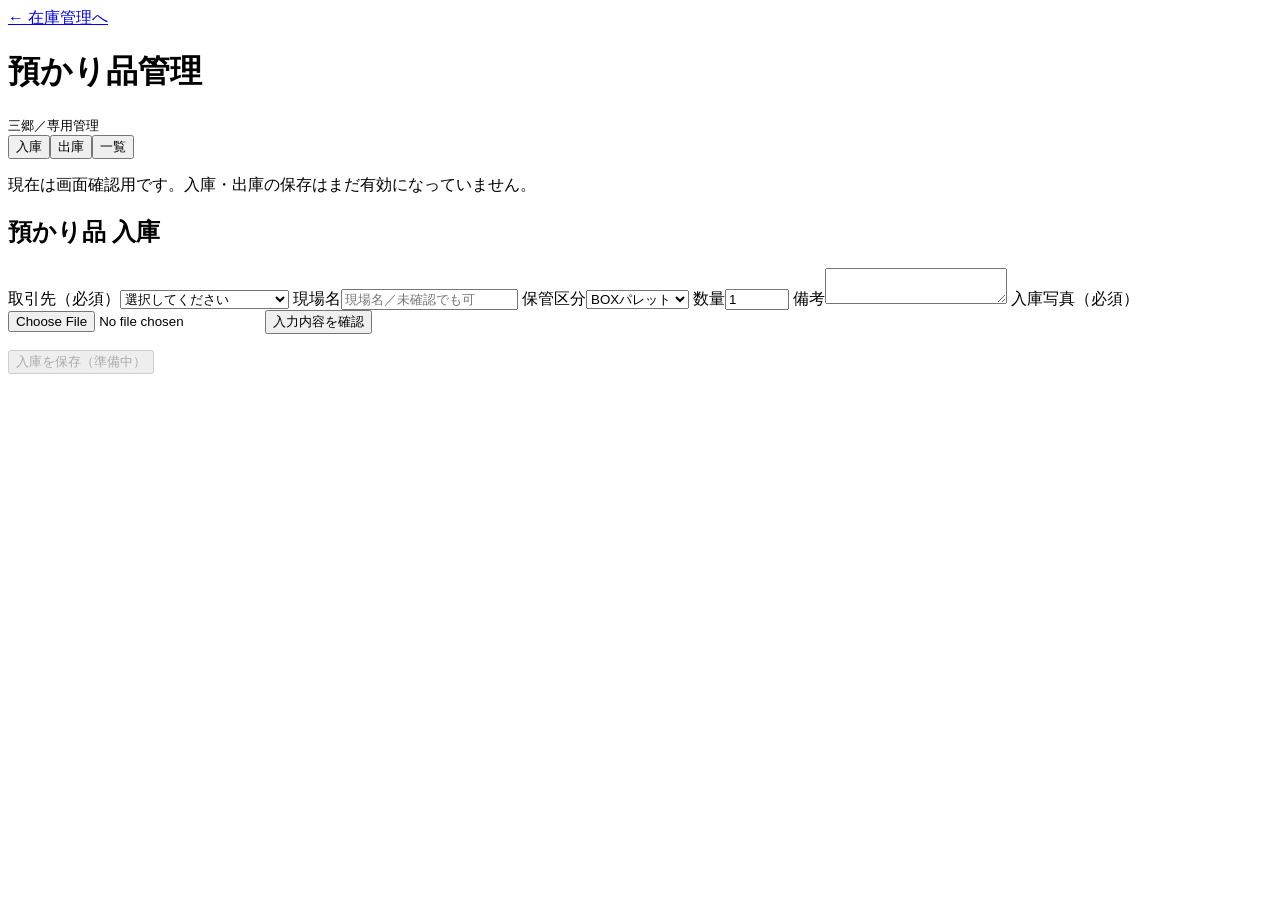
==== azukari.html @ e620862f "Add standalone custody management azukari.html" ====
<!doctype html>
<html lang="ja"><head><meta charset="utf-8"><meta name="viewport" content="width=device-width,initial-scale=1,viewport-fit=cover"><title>預かり品管理｜三郷</title><link rel="stylesheet" href="./azukari.css?v=1"></head>
<body><main class="app"><header><a href="./index.html" class="back">← 在庫管理へ</a><div><h1>預かり品管理</h1><small>三郷／専用管理</small></div></header>
<nav aria-label="操作選択"><button data-view="in" aria-pressed="true">入庫</button><button data-view="out" aria-pressed="false">出庫</button><button data-view="list" aria-pressed="false">一覧</button></nav>
<p class="notice">現在は画面確認用です。入庫・出庫の保存はまだ有効になっていません。</p>
<section id="in" class="pane"><h2>預かり品 入庫</h2><form id="inForm">
<label>取引先（必須）<select name="customer" required><option value="">選択してください</option><option>ＴＡＮＡＫＥＮ 株式会社</option><option>株式会社 大岩</option><option>三貴 株式会社</option></select></label>
<label>現場名<input name="site" maxlength="150" placeholder="現場名／未確認でも可"></label>
<label>保管区分<select name="kind" id="kind"><option value="box">BOXパレット</option><option value="other">その他</option></select></label>
<label id="itemWrap" hidden>品名<input name="item" maxlength="120" placeholder="品名"></label>
<label>数量<input name="qty" type="number" min="1" max="9999" step="1" value="1" required></label>
<label id="unitWrap" hidden>単位<input name="unit" maxlength="12" placeholder="個・本・箱など"></label>
<label>備考<textarea name="memo" rows="2" maxlength="500"></textarea></label>
<label>入庫写真（必須）<input name="photo" id="photo" type="file" accept="image/*" capture="environment" required></label><img id="preview" alt="選択写真" hidden>
<button type="button" id="check">入力内容を確認</button><p id="checkResult" role="status"></p><button type="submit" disabled>入庫を保存（準備中）</button></form></section>
<section id="out" class="pane" hidden><h2>預かり品 出庫</h2><p>入庫データの保存機能が完成すると、顧客・現場・預かり品を選び、残数の範囲で一部出庫できます。</p><button disabled>出庫を保存（準備中）</button></section>
<section id="list" class="pane" hidden><h2>預かり品 一覧</h2><p>入庫日時・顧客・現場・品名・数量・残数・写真を表示する予定です。</p><p>保存機能が未接続のため、現在は一覧データを取得しません。</p></section>
</main><script src="./azukari.js?v=1"></script></body></html>
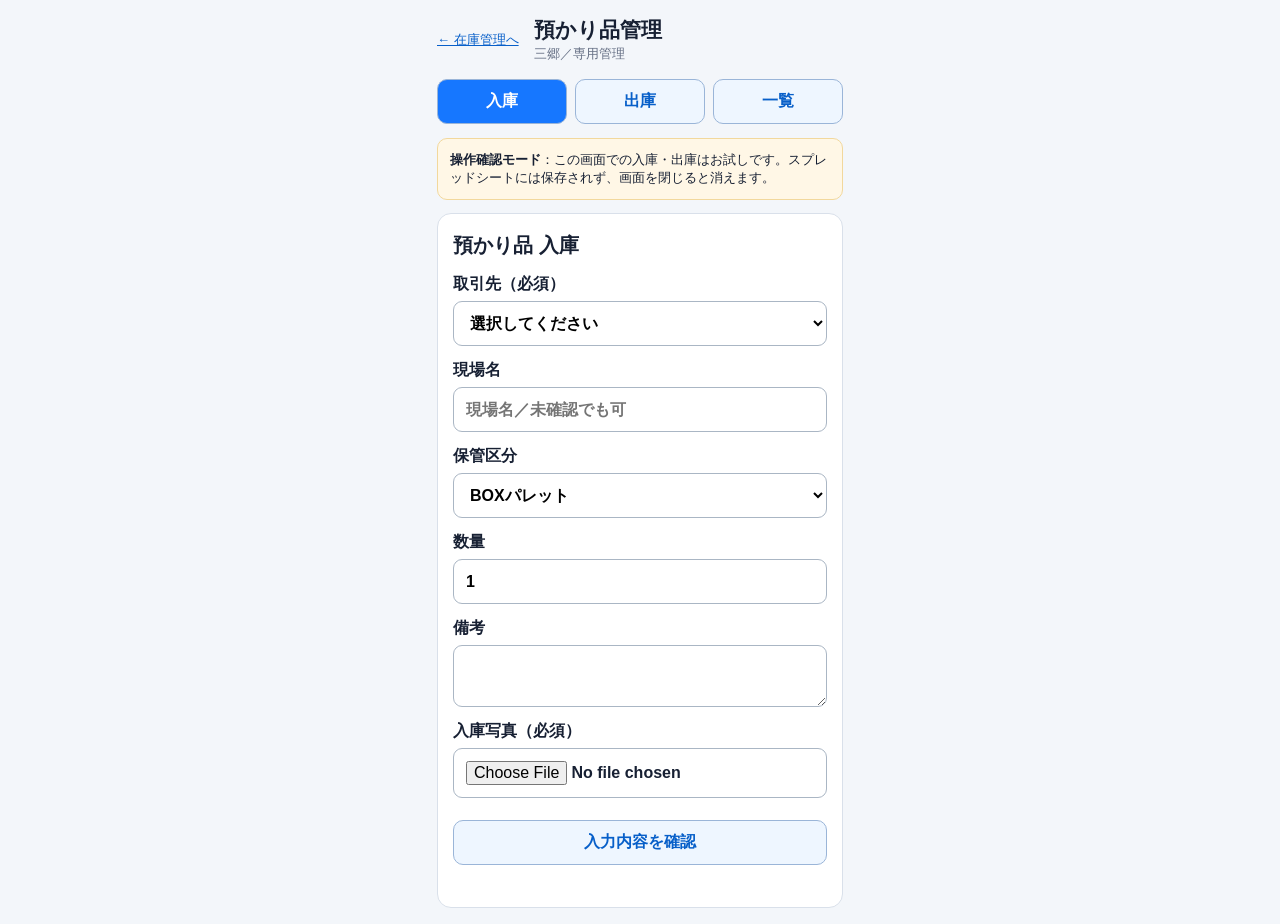
==== commit 41996572: "Enable safe in-browser custody intake, partial checkout and list demo" ====
--- a/azukari.html
+++ b/azukari.html
@@ -1,8 +1,8 @@
 <!doctype html>
-<html lang="ja"><head><meta charset="utf-8"><meta name="viewport" content="width=device-width,initial-scale=1,viewport-fit=cover"><title>預かり品管理｜三郷</title><link rel="stylesheet" href="./azukari.css?v=1"></head>
+<html lang="ja"><head><meta charset="utf-8"><meta name="viewport" content="width=device-width,initial-scale=1,viewport-fit=cover"><title>預かり品管理｜三郷</title><link rel="stylesheet" href="./azukari.css?v=2"></head>
 <body><main class="app"><header><a href="./index.html" class="back">← 在庫管理へ</a><div><h1>預かり品管理</h1><small>三郷／専用管理</small></div></header>
 <nav aria-label="操作選択"><button data-view="in" aria-pressed="true">入庫</button><button data-view="out" aria-pressed="false">出庫</button><button data-view="list" aria-pressed="false">一覧</button></nav>
-<p class="notice">現在は画面確認用です。入庫・出庫の保存はまだ有効になっていません。</p>
+<p class="notice"><strong>操作確認モード</strong>：この画面での入庫・出庫はお試しです。スプレッドシートには保存されず、画面を閉じると消えます。</p>
 <section id="in" class="pane"><h2>預かり品 入庫</h2><form id="inForm">
 <label>取引先（必須）<select name="customer" required><option value="">選択してください</option><option>ＴＡＮＡＫＥＮ 株式会社</option><option>株式会社 大岩</option><option>三貴 株式会社</option></select></label>
 <label>現場名<input name="site" maxlength="150" placeholder="現場名／未確認でも可"></label>
@@ -12,7 +12,8 @@
 <label id="unitWrap" hidden>単位<input name="unit" maxlength="12" placeholder="個・本・箱など"></label>
 <label>備考<textarea name="memo" rows="2" maxlength="500"></textarea></label>
 <label>入庫写真（必須）<input name="photo" id="photo" type="file" accept="image/*" capture="environment" required></label><img id="preview" alt="選択写真" hidden>
-<button type="button" id="check">入力内容を確認</button><p id="checkResult" role="status"></p><button type="submit" disabled>入庫を保存（準備中）</button></form></section>
-<section id="out" class="pane" hidden><h2>預かり品 出庫</h2><p>入庫データの保存機能が完成すると、顧客・現場・預かり品を選び、残数の範囲で一部出庫できます。</p><button disabled>出庫を保存（準備中）</button></section>
-<section id="list" class="pane" hidden><h2>預かり品 一覧</h2><p>入庫日時・顧客・現場・品名・数量・残数・写真を表示する予定です。</p><p>保存機能が未接続のため、現在は一覧データを取得しません。</p></section>
-</main><script src="./azukari.js?v=1"></script></body></html>+<button type="button" id="check">入力内容を確認</button><p id="checkResult" role="status"></p>
+<div id="confirmation" hidden><p>内容を確認して、下のボタンでお試し登録できます。</p><button type="submit" class="primary">この内容で入庫（お試し）</button></div></form></section>
+<section id="out" class="pane" hidden><h2>預かり品 出庫</h2><p class="hint">お試し入庫した品物を選び、残数の範囲で出庫します。</p><label>取引先<select id="outCustomer"><option value="">すべて</option><option>ＴＡＮＡＫＥＮ 株式会社</option><option>株式会社 大岩</option><option>三貴 株式会社</option></select></label><label>対象の預かり品<select id="outItem"><option value="">預かり品を選択</option></select></label><div id="outDetail" class="detail" hidden></div><form id="outForm"><label>出庫数量<input id="outQty" type="number" min="1" step="1" value="1" required></label><button type="submit" class="primary">出庫する（お試し）</button></form><p id="outMessage" role="status"></p></section>
+<section id="list" class="pane" hidden><h2>預かり品 一覧</h2><label>取引先で絞り込み<select id="listCustomer"><option value="">すべて</option><option>ＴＡＮＡＫＥＮ 株式会社</option><option>株式会社 大岩</option><option>三貴 株式会社</option></select></label><label class="checkline"><input type="checkbox" id="showEmpty"> 出庫済み（残数0）も表示</label><div id="listItems" aria-live="polite"></div></section>
+</main><script src="./azukari.js?v=2"></script></body></html>
--- a/azukari.css
+++ b/azukari.css
@@ -0,0 +1 @@
+:root{font-family:-apple-system,BlinkMacSystemFont,"Segoe UI","Yu Gothic",sans-serif;color:#172033;background:#f3f6fa}*{box-sizing:border-box}body{margin:0}.app{max-width:430px;min-height:100dvh;margin:auto;padding:16px 12px;background:#f3f6fa}header{display:flex;align-items:center;gap:15px;margin-bottom:16px}h1{font-size:21px;margin:0}h2{font-size:20px;margin:0 0 15px}small{color:#667085}.back{color:#075fc9;font-size:13px}nav{display:grid;grid-template-columns:repeat(3,1fr);gap:8px;margin-bottom:14px}button{font:inherit;min-height:45px;padding:10px;border:1px solid #9ab5d8;border-radius:10px;background:#eef6ff;color:#075fc9;font-weight:700}button[aria-pressed=true]{background:#1677ff;color:white}button:disabled{opacity:.55}.notice{background:#fff7e6;border:1px solid #f2d89c;padding:12px;border-radius:10px;font-size:13px}.pane{background:white;padding:18px 15px;border-radius:14px;border:1px solid #d9e0ea}.pane[hidden],[hidden]{display:none!important}label{display:block;font-weight:700;margin:14px 0}input,select,textarea{font:inherit;display:block;width:100%;padding:12px;margin-top:6px;border:1px solid #aab6c4;border-radius:9px;background:white;min-height:45px}#preview{max-width:100%;max-height:230px;object-fit:contain}form>button{width:100%;margin:8px 0}#checkResult{white-space:pre-wrap;overflow-wrap:anywhere}
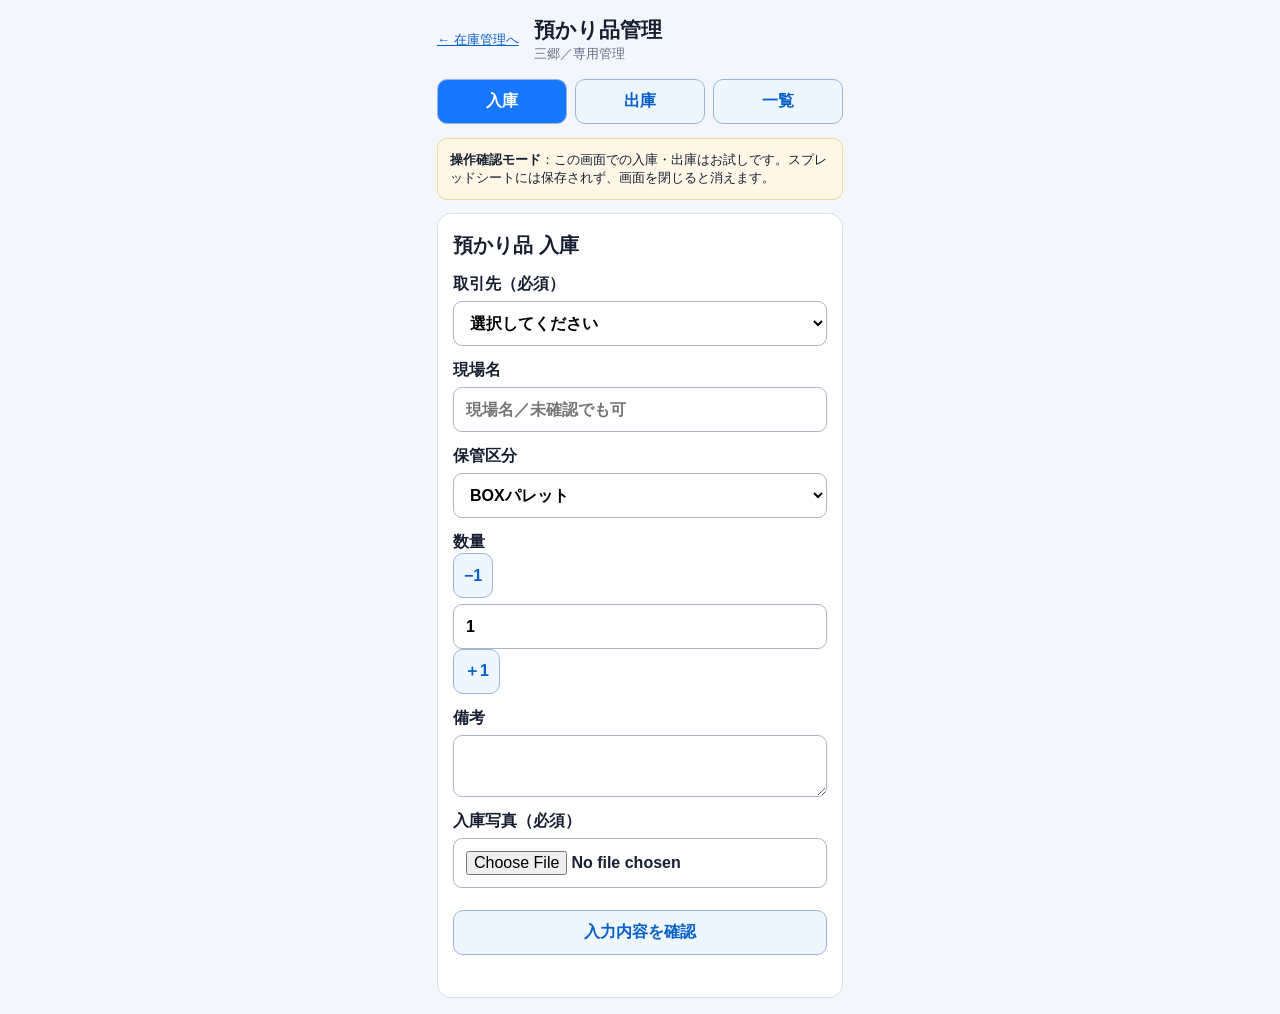
==== commit 086d0c64: "Add mobile-friendly minus/plus quantity controls to custody intake and checkout" ====
--- a/azukari.html
+++ b/azukari.html
@@ -1,5 +1,5 @@
 <!doctype html>
-<html lang="ja"><head><meta charset="utf-8"><meta name="viewport" content="width=device-width,initial-scale=1,viewport-fit=cover"><title>預かり品管理｜三郷</title><link rel="stylesheet" href="./azukari.css?v=2"></head>
+<html lang="ja"><head><meta charset="utf-8"><meta name="viewport" content="width=device-width,initial-scale=1,viewport-fit=cover"><title>預かり品管理｜三郷</title><link rel="stylesheet" href="./azukari.css?v=3"></head>
 <body><main class="app"><header><a href="./index.html" class="back">← 在庫管理へ</a><div><h1>預かり品管理</h1><small>三郷／専用管理</small></div></header>
 <nav aria-label="操作選択"><button data-view="in" aria-pressed="true">入庫</button><button data-view="out" aria-pressed="false">出庫</button><button data-view="list" aria-pressed="false">一覧</button></nav>
 <p class="notice"><strong>操作確認モード</strong>：この画面での入庫・出庫はお試しです。スプレッドシートには保存されず、画面を閉じると消えます。</p>
@@ -8,12 +8,12 @@
 <label>現場名<input name="site" maxlength="150" placeholder="現場名／未確認でも可"></label>
 <label>保管区分<select name="kind" id="kind"><option value="box">BOXパレット</option><option value="other">その他</option></select></label>
 <label id="itemWrap" hidden>品名<input name="item" maxlength="120" placeholder="品名"></label>
-<label>数量<input name="qty" type="number" min="1" max="9999" step="1" value="1" required></label>
+<label>数量<div class="quantityStepper"><button type="button" data-step="in:-1" aria-label="入庫数量を1減らす">−1</button><input name="qty" type="number" inputmode="numeric" min="1" max="9999" step="1" value="1" required><button type="button" data-step="in:1" aria-label="入庫数量を1増やす">＋1</button></div></label>
 <label id="unitWrap" hidden>単位<input name="unit" maxlength="12" placeholder="個・本・箱など"></label>
 <label>備考<textarea name="memo" rows="2" maxlength="500"></textarea></label>
 <label>入庫写真（必須）<input name="photo" id="photo" type="file" accept="image/*" capture="environment" required></label><img id="preview" alt="選択写真" hidden>
 <button type="button" id="check">入力内容を確認</button><p id="checkResult" role="status"></p>
 <div id="confirmation" hidden><p>内容を確認して、下のボタンでお試し登録できます。</p><button type="submit" class="primary">この内容で入庫（お試し）</button></div></form></section>
-<section id="out" class="pane" hidden><h2>預かり品 出庫</h2><p class="hint">お試し入庫した品物を選び、残数の範囲で出庫します。</p><label>取引先<select id="outCustomer"><option value="">すべて</option><option>ＴＡＮＡＫＥＮ 株式会社</option><option>株式会社 大岩</option><option>三貴 株式会社</option></select></label><label>対象の預かり品<select id="outItem"><option value="">預かり品を選択</option></select></label><div id="outDetail" class="detail" hidden></div><form id="outForm"><label>出庫数量<input id="outQty" type="number" min="1" step="1" value="1" required></label><button type="submit" class="primary">出庫する（お試し）</button></form><p id="outMessage" role="status"></p></section>
+<section id="out" class="pane" hidden><h2>預かり品 出庫</h2><p class="hint">お試し入庫した品物を選び、残数の範囲で出庫します。</p><label>取引先<select id="outCustomer"><option value="">すべて</option><option>ＴＡＮＡＫＥＮ 株式会社</option><option>株式会社 大岩</option><option>三貴 株式会社</option></select></label><label>対象の預かり品<select id="outItem"><option value="">預かり品を選択</option></select></label><div id="outDetail" class="detail" hidden></div><form id="outForm"><label>出庫数量<div class="quantityStepper"><button type="button" data-step="out:-1" aria-label="出庫数量を1減らす">−1</button><input id="outQty" type="number" inputmode="numeric" min="1" step="1" value="1" required><button type="button" data-step="out:1" aria-label="出庫数量を1増やす">＋1</button></div></label><button type="submit" class="primary">出庫する（お試し）</button></form><p id="outMessage" role="status"></p></section>
 <section id="list" class="pane" hidden><h2>預かり品 一覧</h2><label>取引先で絞り込み<select id="listCustomer"><option value="">すべて</option><option>ＴＡＮＡＫＥＮ 株式会社</option><option>株式会社 大岩</option><option>三貴 株式会社</option></select></label><label class="checkline"><input type="checkbox" id="showEmpty"> 出庫済み（残数0）も表示</label><div id="listItems" aria-live="polite"></div></section>
-</main><script src="./azukari.js?v=2"></script></body></html>+</main><script src="./azukari.js?v=3"></script></body></html>
--- a/azukari.css
+++ b/azukari.css
@@ -1 +1 @@
-:root{font-family:-apple-system,BlinkMacSystemFont,"Segoe UI","Yu Gothic",sans-serif;color:#172033;background:#f3f6fa}*{box-sizing:border-box}body{margin:0}.app{max-width:430px;min-height:100dvh;margin:auto;padding:16px 12px;background:#f3f6fa}header{display:flex;align-items:center;gap:15px;margin-bottom:16px}h1{font-size:21px;margin:0}h2{font-size:20px;margin:0 0 15px}small{color:#667085}.back{color:#075fc9;font-size:13px}nav{display:grid;grid-template-columns:repeat(3,1fr);gap:8px;margin-bottom:14px}button{font:inherit;min-height:45px;padding:10px;border:1px solid #9ab5d8;border-radius:10px;background:#eef6ff;color:#075fc9;font-weight:700}button[aria-pressed=true]{background:#1677ff;color:white}button:disabled{opacity:.55}.notice{background:#fff7e6;border:1px solid #f2d89c;padding:12px;border-radius:10px;font-size:13px}.pane{background:white;padding:18px 15px;border-radius:14px;border:1px solid #d9e0ea}.pane[hidden],[hidden]{display:none!important}label{display:block;font-weight:700;margin:14px 0}input,select,textarea{font:inherit;display:block;width:100%;padding:12px;margin-top:6px;border:1px solid #aab6c4;border-radius:9px;background:white;min-height:45px}#preview{max-width:100%;max-height:230px;object-fit:contain}form>button{width:100%;margin:8px 0}#checkResult{white-space:pre-wrap;overflow-wrap:anywhere}+:root{font-family:-apple-system,BlinkMacSystemFont,"Segoe UI","Yu Gothic",sans-serif;color:#172033;background:#f3f6fa}*{box-sizing:border-box}body{margin:0}.app{max-width:430px;min-height:100dvh;margin:auto;padding:16px 12px;background:#f3f6fa}header{display:flex;align-items:center;gap:15px;margin-bottom:16px}h1{font-size:21px;margin:0}h2{font-size:20px;margin:0 0 15px}small{color:#667085}.back{color:#075fc9;font-size:13px}nav{display:grid;grid-template-columns:repeat(3,1fr);gap:8px;margin-bottom:14px}button{font:inherit;min-height:45px;padding:10px;border:1px solid #9ab5d8;border-radius:10px;background:#eef6ff;color:#075fc9;font-weight:700}button[aria-pressed=true],button.primary{background:#1677ff;color:white}button:disabled{opacity:.55}.notice{background:#fff7e6;border:1px solid #f2d89c;padding:12px;border-radius:10px;font-size:13px}.pane{background:white;padding:18px 15px;border-radius:14px;border:1px solid #d9e0ea}.pane[hidden],[hidden]{display:none!important}label{display:block;font-weight:700;margin:14px 0}input,select,textarea{font:inherit;display:block;width:100%;padding:12px;margin-top:6px;border:1px solid #aab6c4;border-radius:9px;background:white;min-height:45px}input[type=checkbox]{width:auto;min-height:0;margin:0}.checkline{display:flex;gap:8px;align-items:center}#preview,.recordPhoto{max-width:100%;max-height:230px;object-fit:contain;border-radius:8px}form>button,#confirmation button{width:100%;margin:8px 0}#checkResult{white-space:pre-wrap;overflow-wrap:anywhere}.hint{font-size:13px;color:#667085}.detail,.record{padding:12px;border:1px solid #d9e0ea;border-radius:10px;margin:12px 0;background:#f9fbff}.record p,.detail p{margin:8px 0;overflow-wrap:anywhere}.record button{margin-top:8px}.history{font-size:13px;color:#536478}
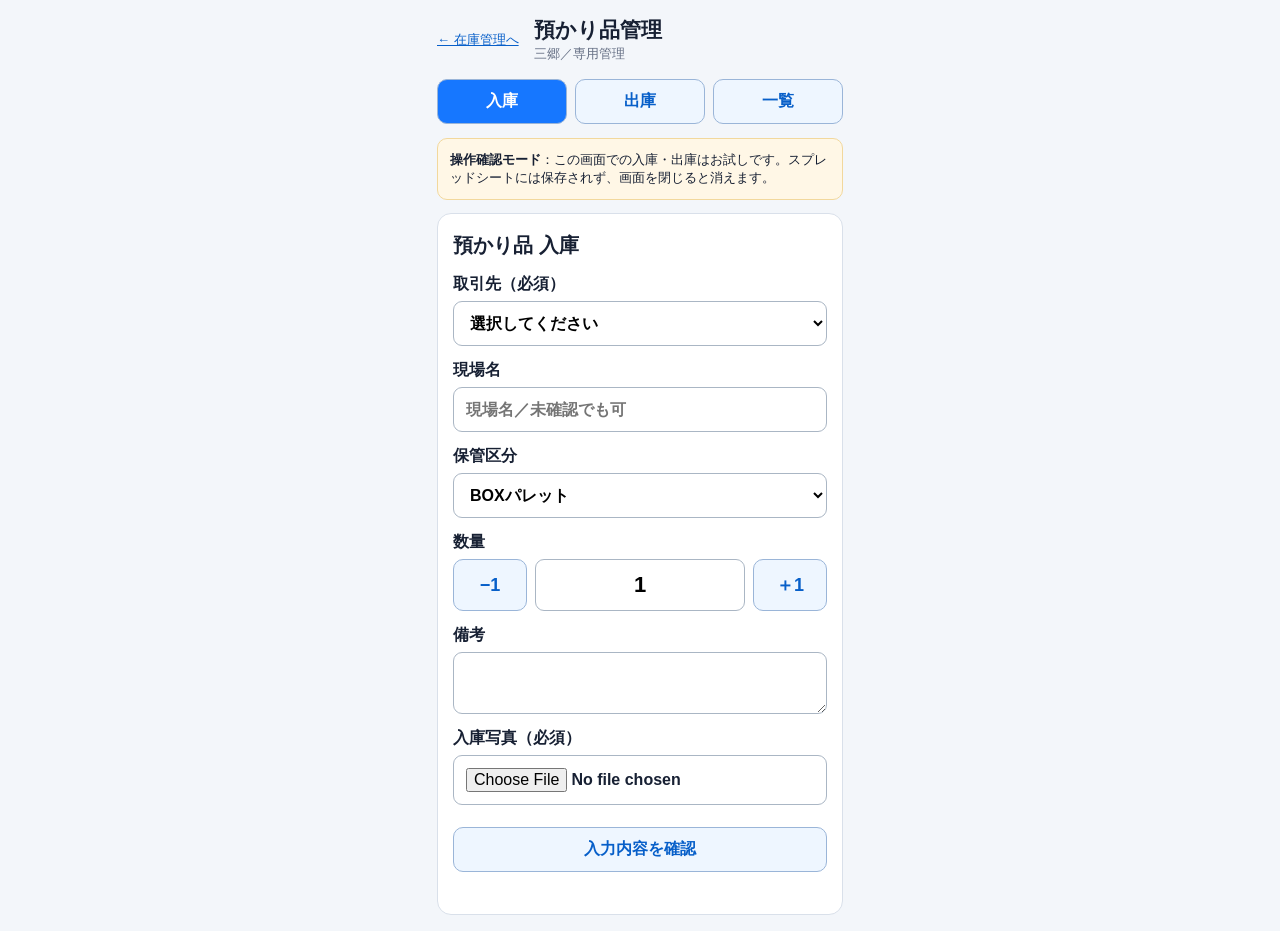
==== commit 0e4f9c22: "Bust CSS cache after quantity stepper layout fix" ====
--- a/azukari.html
+++ b/azukari.html
@@ -1,5 +1,5 @@
 <!doctype html>
-<html lang="ja"><head><meta charset="utf-8"><meta name="viewport" content="width=device-width,initial-scale=1,viewport-fit=cover"><title>預かり品管理｜三郷</title><link rel="stylesheet" href="./azukari.css?v=3"></head>
+<html lang="ja"><head><meta charset="utf-8"><meta name="viewport" content="width=device-width,initial-scale=1,viewport-fit=cover"><title>預かり品管理｜三郷</title><link rel="stylesheet" href="./azukari.css?v=4"></head>
 <body><main class="app"><header><a href="./index.html" class="back">← 在庫管理へ</a><div><h1>預かり品管理</h1><small>三郷／専用管理</small></div></header>
 <nav aria-label="操作選択"><button data-view="in" aria-pressed="true">入庫</button><button data-view="out" aria-pressed="false">出庫</button><button data-view="list" aria-pressed="false">一覧</button></nav>
 <p class="notice"><strong>操作確認モード</strong>：この画面での入庫・出庫はお試しです。スプレッドシートには保存されず、画面を閉じると消えます。</p>
--- a/azukari.css
+++ b/azukari.css
@@ -1 +1,2 @@
-:root{font-family:-apple-system,BlinkMacSystemFont,"Segoe UI","Yu Gothic",sans-serif;color:#172033;background:#f3f6fa}*{box-sizing:border-box}body{margin:0}.app{max-width:430px;min-height:100dvh;margin:auto;padding:16px 12px;background:#f3f6fa}header{display:flex;align-items:center;gap:15px;margin-bottom:16px}h1{font-size:21px;margin:0}h2{font-size:20px;margin:0 0 15px}small{color:#667085}.back{color:#075fc9;font-size:13px}nav{display:grid;grid-template-columns:repeat(3,1fr);gap:8px;margin-bottom:14px}button{font:inherit;min-height:45px;padding:10px;border:1px solid #9ab5d8;border-radius:10px;background:#eef6ff;color:#075fc9;font-weight:700}button[aria-pressed=true],button.primary{background:#1677ff;color:white}button:disabled{opacity:.55}.notice{background:#fff7e6;border:1px solid #f2d89c;padding:12px;border-radius:10px;font-size:13px}.pane{background:white;padding:18px 15px;border-radius:14px;border:1px solid #d9e0ea}.pane[hidden],[hidden]{display:none!important}label{display:block;font-weight:700;margin:14px 0}input,select,textarea{font:inherit;display:block;width:100%;padding:12px;margin-top:6px;border:1px solid #aab6c4;border-radius:9px;background:white;min-height:45px}input[type=checkbox]{width:auto;min-height:0;margin:0}.checkline{display:flex;gap:8px;align-items:center}#preview,.recordPhoto{max-width:100%;max-height:230px;object-fit:contain;border-radius:8px}form>button,#confirmation button{width:100%;margin:8px 0}#checkResult{white-space:pre-wrap;overflow-wrap:anywhere}.hint{font-size:13px;color:#667085}.detail,.record{padding:12px;border:1px solid #d9e0ea;border-radius:10px;margin:12px 0;background:#f9fbff}.record p,.detail p{margin:8px 0;overflow-wrap:anywhere}.record button{margin-top:8px}.history{font-size:13px;color:#536478}+:root{font-family:-apple-system,BlinkMacSystemFont,"Segoe UI","Yu Gothic",sans-serif;color:#172033;background:#f3f6fa}*{box-sizing:border-box}body{margin:0}.app{max-width:430px;min-height:100dvh;margin:auto;padding:16px 12px;background:#f3f6fa}header{display:flex;align-items:center;gap:15px;margin-bottom:16px}h1{font-size:21px;margin:0}h2{font-size:20px;margin:0 0 15px}small{color:#667085}.back{color:#075fc9;font-size:13px}nav{display:grid;grid-template-columns:repeat(3,1fr);gap:8px;margin-bottom:14px}button{font:inherit;min-height:45px;padding:10px;border:1px solid #9ab5d8;border-radius:10px;background:#eef6ff;color:#075fc9;font-weight:700}button[aria-pressed=true],button.primary{background:#1677ff;color:white}button:disabled{opacity:.55}.notice{background:#fff7e6;border:1px solid #f2d89c;padding:12px;border-radius:10px;font-size:13px}.pane{background:white;padding:18px 15px;border-radius:14px;border:1px solid #d9e0ea}.pane[hidden],[hidden]{display:none!important}label{display:block;font-weight:700;margin:14px 0}input,select,textarea{font:inherit;display:block;width:100%;padding:12px;margin-top:6px;border:1px solid #aab6c4;border-radius:9px;background:white;min-height:45px}input[type=checkbox]{width:auto;min-height:0;margin:0}.checkline{display:flex;gap:8px;align-items:center}#preview,.recordPhoto{max-width:100%;max-height:230px;object-fit:contain;border-radius:8px}form>button,#confirmation button{width:100%;margin:8px 0}#checkResult{white-space:pre-wrap;overflow-wrap:anywhere}.hint{font-size:13px;color:#667085}.detail,.record{padding:12px;border:1px solid #d9e0ea;border-radius:10px;margin:12px 0;background:#f9fbff}.record p,.detail p{margin:8px 0;overflow-wrap:anywhere}.record button{margin-top:8px}.history{font-size:13px;color:#536478}
+.quantityStepper{display:grid;grid-template-columns:74px minmax(0,1fr) 74px;align-items:center;gap:8px;margin-top:6px}.quantityStepper button{min-height:52px;padding:7px;font-size:18px;touch-action:manipulation}.quantityStepper input{margin:0;min-width:0;text-align:center;font-size:22px;font-weight:700}.quantityStepper input::-webkit-inner-spin-button,.quantityStepper input::-webkit-outer-spin-button{-webkit-appearance:none;margin:0}
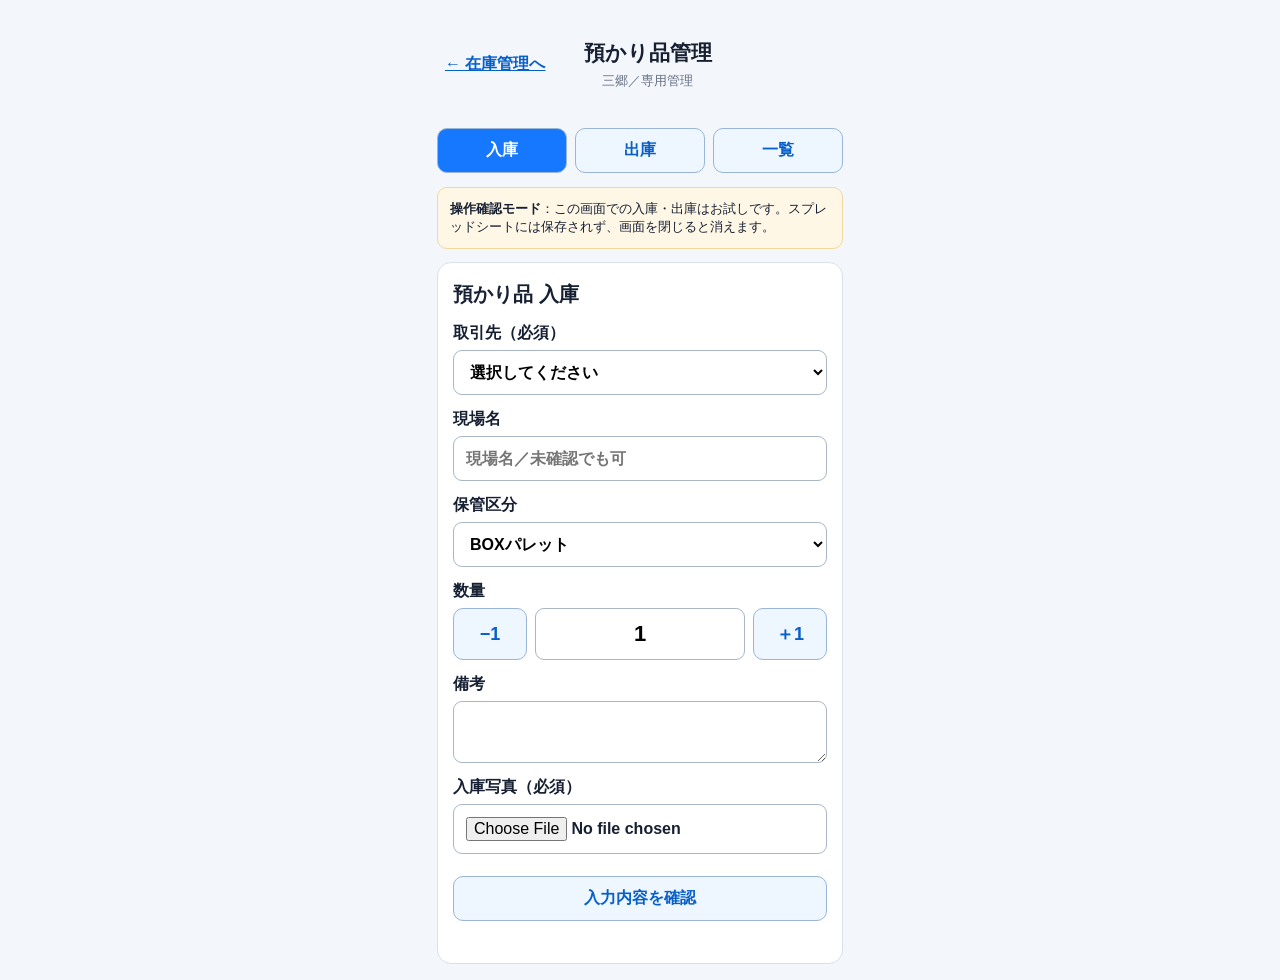
==== commit c9e9fb9f: "Place custody back navigation on its own row above centered title" ====
--- a/azukari.html
+++ b/azukari.html
@@ -1,6 +1,6 @@
 <!doctype html>
-<html lang="ja"><head><meta charset="utf-8"><meta name="viewport" content="width=device-width,initial-scale=1,viewport-fit=cover"><title>預かり品管理｜三郷</title><link rel="stylesheet" href="./azukari.css?v=4"></head>
-<body><main class="app"><header><a href="./index.html" class="back">← 在庫管理へ</a><div><h1>預かり品管理</h1><small>三郷／専用管理</small></div></header>
+<html lang="ja"><head><meta charset="utf-8"><meta name="viewport" content="width=device-width,initial-scale=1,viewport-fit=cover"><title>預かり品管理｜三郷</title><link rel="stylesheet" href="./azukari.css?v=6"></head>
+<body><main class="app"><header class="pageHeader"><div class="headerBackRow"><a href="./index.html" class="back">← 在庫管理へ</a></div><div class="headerTitle"><h1>預かり品管理</h1><small>三郷／専用管理</small></div></header>
 <nav aria-label="操作選択"><button data-view="in" aria-pressed="true">入庫</button><button data-view="out" aria-pressed="false">出庫</button><button data-view="list" aria-pressed="false">一覧</button></nav>
 <p class="notice"><strong>操作確認モード</strong>：この画面での入庫・出庫はお試しです。スプレッドシートには保存されず、画面を閉じると消えます。</p>
 <section id="in" class="pane"><h2>預かり品 入庫</h2><form id="inForm">
--- a/azukari.css
+++ b/azukari.css
@@ -1,2 +1,5 @@
 :root{font-family:-apple-system,BlinkMacSystemFont,"Segoe UI","Yu Gothic",sans-serif;color:#172033;background:#f3f6fa}*{box-sizing:border-box}body{margin:0}.app{max-width:430px;min-height:100dvh;margin:auto;padding:16px 12px;background:#f3f6fa}header{display:flex;align-items:center;gap:15px;margin-bottom:16px}h1{font-size:21px;margin:0}h2{font-size:20px;margin:0 0 15px}small{color:#667085}.back{color:#075fc9;font-size:13px}nav{display:grid;grid-template-columns:repeat(3,1fr);gap:8px;margin-bottom:14px}button{font:inherit;min-height:45px;padding:10px;border:1px solid #9ab5d8;border-radius:10px;background:#eef6ff;color:#075fc9;font-weight:700}button[aria-pressed=true],button.primary{background:#1677ff;color:white}button:disabled{opacity:.55}.notice{background:#fff7e6;border:1px solid #f2d89c;padding:12px;border-radius:10px;font-size:13px}.pane{background:white;padding:18px 15px;border-radius:14px;border:1px solid #d9e0ea}.pane[hidden],[hidden]{display:none!important}label{display:block;font-weight:700;margin:14px 0}input,select,textarea{font:inherit;display:block;width:100%;padding:12px;margin-top:6px;border:1px solid #aab6c4;border-radius:9px;background:white;min-height:45px}input[type=checkbox]{width:auto;min-height:0;margin:0}.checkline{display:flex;gap:8px;align-items:center}#preview,.recordPhoto{max-width:100%;max-height:230px;object-fit:contain;border-radius:8px}form>button,#confirmation button{width:100%;margin:8px 0}#checkResult{white-space:pre-wrap;overflow-wrap:anywhere}.hint{font-size:13px;color:#667085}.detail,.record{padding:12px;border:1px solid #d9e0ea;border-radius:10px;margin:12px 0;background:#f9fbff}.record p,.detail p{margin:8px 0;overflow-wrap:anywhere}.record button{margin-top:8px}.history{font-size:13px;color:#536478}
 .quantityStepper{display:grid;grid-template-columns:74px minmax(0,1fr) 74px;align-items:center;gap:8px;margin-top:6px}.quantityStepper button{min-height:52px;padding:7px;font-size:18px;touch-action:manipulation}.quantityStepper input{margin:0;min-width:0;text-align:center;font-size:22px;font-weight:700}.quantityStepper input::-webkit-inner-spin-button,.quantityStepper input::-webkit-outer-spin-button{-webkit-appearance:none;margin:0}
+
+/* スマホ向け：タイトルを画面中央へ固定し、戻るリンクを拡大 */
+.pageHeader{position:relative;display:flex;align-items:center;justify-content:center;min-height:96px;margin-bottom:16px;padding:8px 0}.headerTitle{text-align:center;width:100%;padding:0 116px}.headerTitle h1{font-size:21px;white-space:nowrap}.headerTitle small{display:block;margin-top:5px;white-space:nowrap}.pageHeader .back{position:absolute;left:0;top:50%;transform:translateY(-50%);display:flex;align-items:center;justify-content:center;min-height:48px;padding:10px 8px;font-size:16px;font-weight:700;white-space:nowrap;z-index:1}@media(max-width:360px){.headerTitle h1{font-size:19px}.pageHeader .back{font-size:15px}.headerTitle{padding:0 100px}}
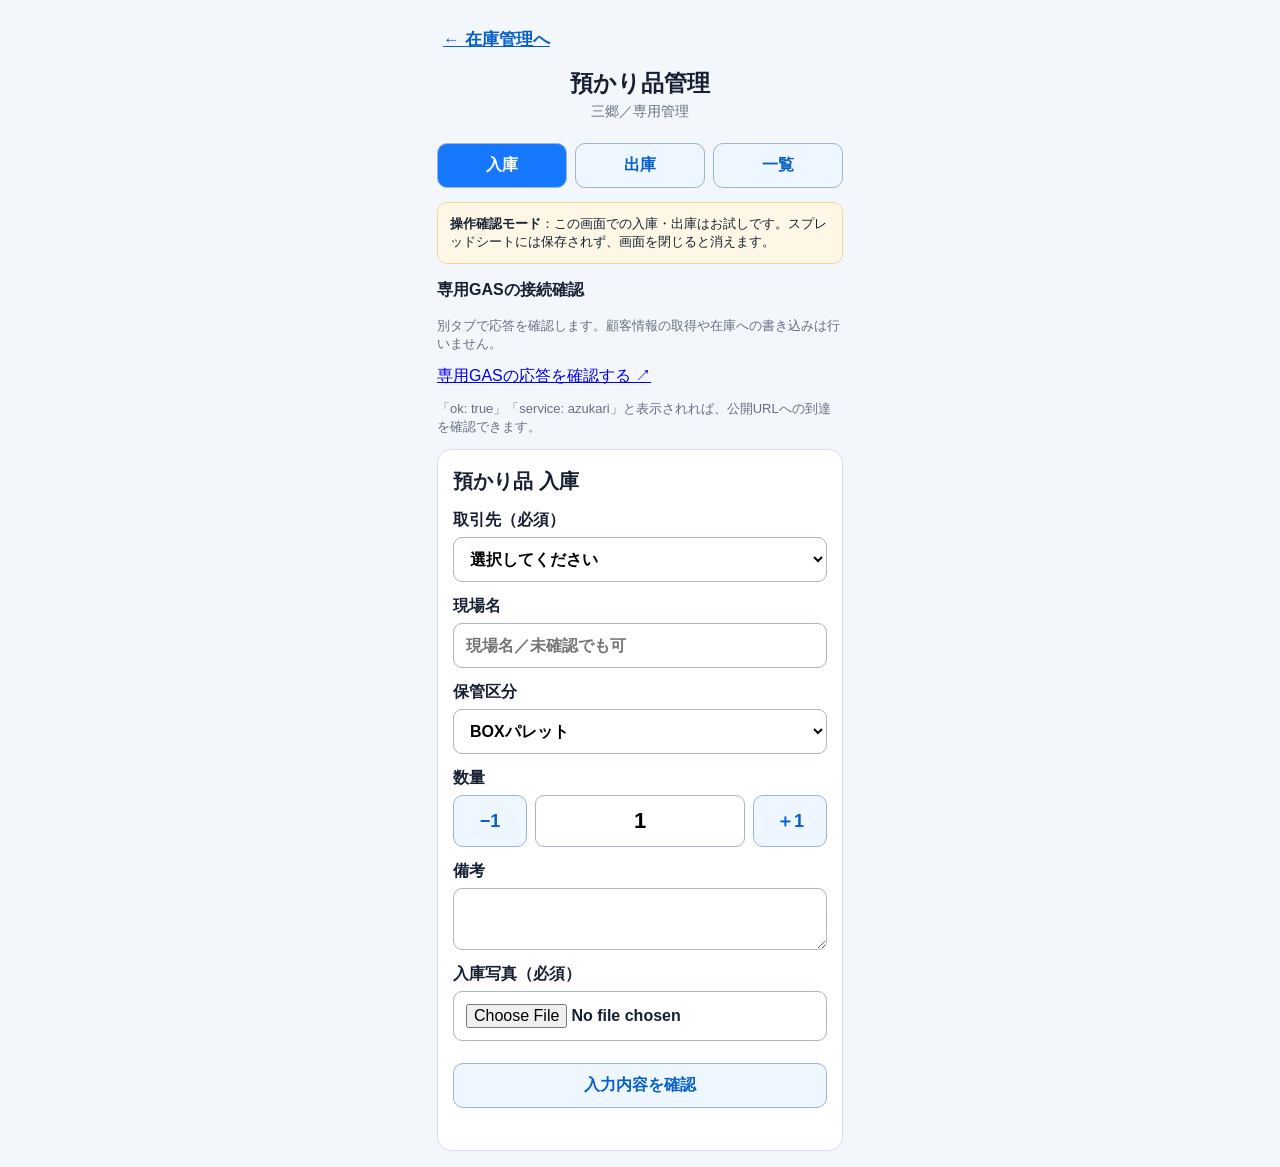
==== commit 1fcbc7e8: "Add read-only custody GAS endpoint health check without exposing customer records" ====
--- a/azukari.html
+++ b/azukari.html
@@ -1,8 +1,9 @@
 <!doctype html>
-<html lang="ja"><head><meta charset="utf-8"><meta name="viewport" content="width=device-width,initial-scale=1,viewport-fit=cover"><title>預かり品管理｜三郷</title><link rel="stylesheet" href="./azukari.css?v=6"></head>
+<html lang="ja"><head><meta charset="utf-8"><meta name="viewport" content="width=device-width,initial-scale=1,viewport-fit=cover"><title>預かり品管理｜三郷</title><link rel="stylesheet" href="./azukari.css?v=7"></head>
 <body><main class="app"><header class="pageHeader"><div class="headerBackRow"><a href="./index.html" class="back">← 在庫管理へ</a></div><div class="headerTitle"><h1>預かり品管理</h1><small>三郷／専用管理</small></div></header>
 <nav aria-label="操作選択"><button data-view="in" aria-pressed="true">入庫</button><button data-view="out" aria-pressed="false">出庫</button><button data-view="list" aria-pressed="false">一覧</button></nav>
 <p class="notice"><strong>操作確認モード</strong>：この画面での入庫・出庫はお試しです。スプレッドシートには保存されず、画面を閉じると消えます。</p>
+<section class="connectionCheck" aria-label="GAS接続確認"><p><strong>専用GASの接続確認</strong></p><p class="hint">別タブで応答を確認します。顧客情報の取得や在庫への書き込みは行いません。</p><a href="https://script.google.com/macros/s/AKfycbxE6jawVULeT3EWSYf34bkuhfMTTlaCBn4EJmqGrbup1b-lSRp4iUyodYCvyMMgOIhz/exec" target="_blank" rel="noopener noreferrer">専用GASの応答を確認する ↗</a><p class="hint">「ok: true」「service: azukari」と表示されれば、公開URLへの到達を確認できます。</p></section>
 <section id="in" class="pane"><h2>預かり品 入庫</h2><form id="inForm">
 <label>取引先（必須）<select name="customer" required><option value="">選択してください</option><option>ＴＡＮＡＫＥＮ 株式会社</option><option>株式会社 大岩</option><option>三貴 株式会社</option></select></label>
 <label>現場名<input name="site" maxlength="150" placeholder="現場名／未確認でも可"></label>
--- a/azukari.css
+++ b/azukari.css
@@ -3,3 +3,6 @@
 
 /* スマホ向け：タイトルを画面中央へ固定し、戻るリンクを拡大 */
 .pageHeader{position:relative;display:flex;align-items:center;justify-content:center;min-height:96px;margin-bottom:16px;padding:8px 0}.headerTitle{text-align:center;width:100%;padding:0 116px}.headerTitle h1{font-size:21px;white-space:nowrap}.headerTitle small{display:block;margin-top:5px;white-space:nowrap}.pageHeader .back{position:absolute;left:0;top:50%;transform:translateY(-50%);display:flex;align-items:center;justify-content:center;min-height:48px;padding:10px 8px;font-size:16px;font-weight:700;white-space:nowrap;z-index:1}@media(max-width:360px){.headerTitle h1{font-size:19px}.pageHeader .back{font-size:15px}.headerTitle{padding:0 100px}}
+
+/* Header v6: two independent rows; no absolute positioning or overlap */
+.pageHeader{display:flex;flex-direction:column;align-items:stretch;justify-content:flex-start;gap:6px;min-height:0;padding:0;margin:0 0 22px}.headerBackRow{display:flex;justify-content:flex-start;width:100%;min-height:46px}.pageHeader .back{position:static;transform:none;display:inline-flex;align-items:center;justify-content:flex-start;min-height:46px;padding:8px 6px;font-size:17px;font-weight:700}.headerTitle{display:block;width:100%;padding:0;text-align:center}.headerTitle h1{font-size:23px;line-height:1.35;white-space:normal;margin:0}.headerTitle small{display:block;margin-top:4px;white-space:normal;font-size:14px}
